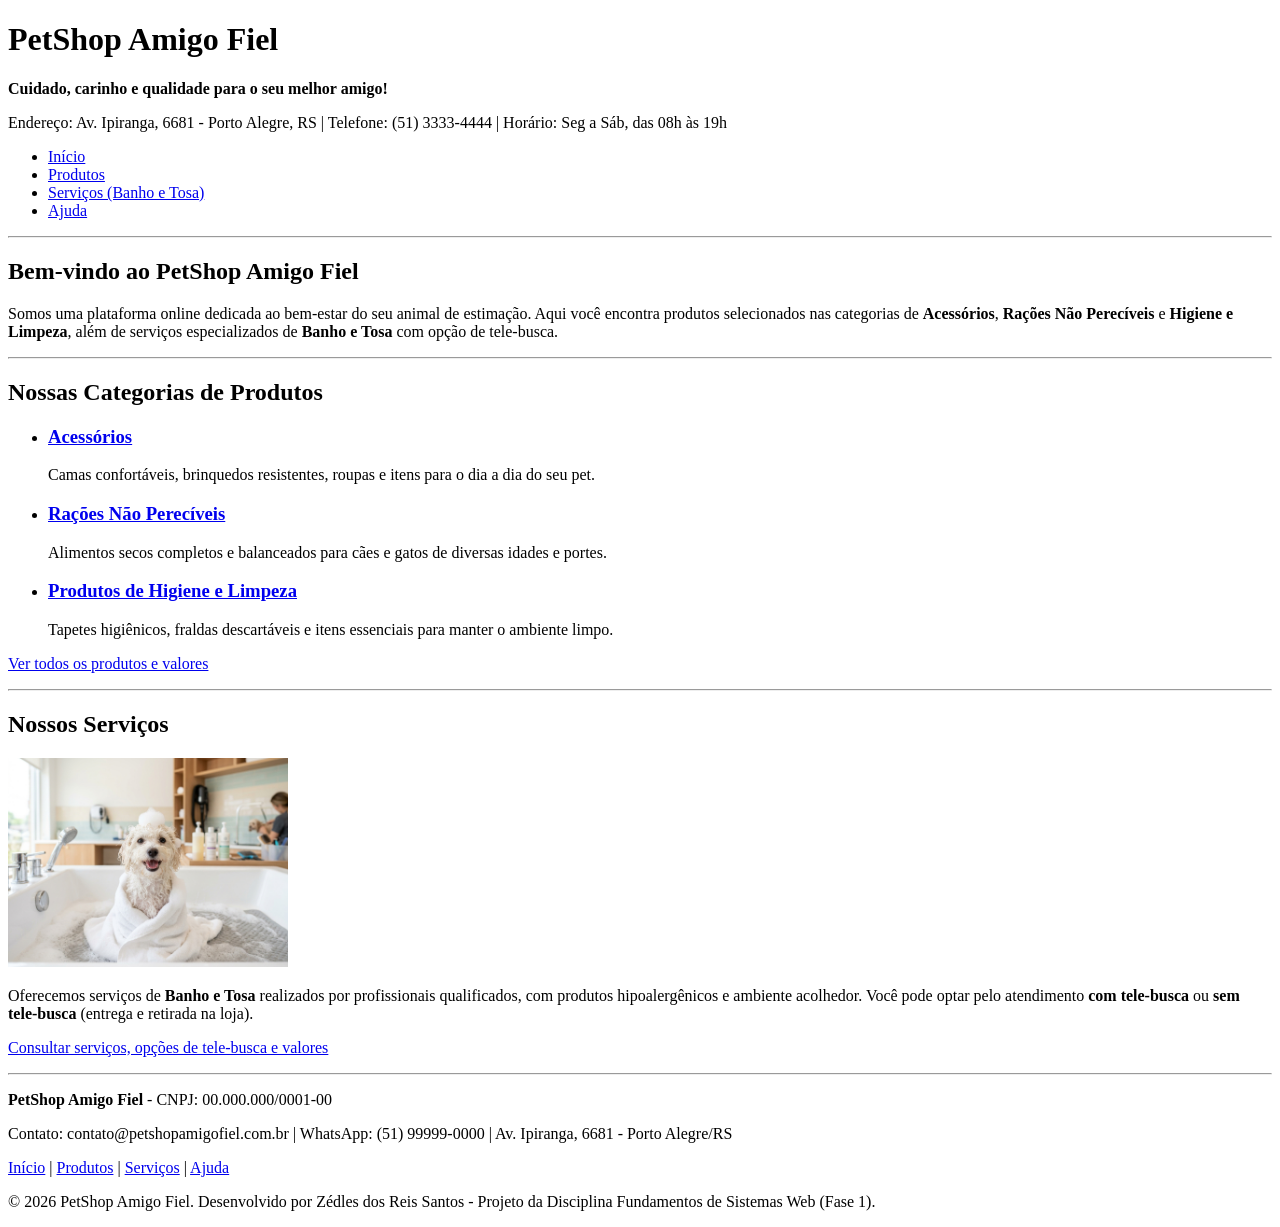
==== index.html @ 7c45dc97 "feat: cria pagina inicial (index.html) com cabecalho, navegacao e rodape" ====
<!DOCTYPE html>
<html lang="pt-BR">
<head>
    <meta charset="UTF-8">
    <meta name="viewport" content="width=device-width, initial-scale=1.0">
    <title>PetShop Amigo Fiel - Início</title>
</head>
<body>
    <header>
        <h1>PetShop Amigo Fiel</h1>
        <p><strong>Cuidado, carinho e qualidade para o seu melhor amigo!</strong></p>
        <p>Endereço: Av. Ipiranga, 6681 - Porto Alegre, RS | Telefone: (51) 3333-4444 | Horário: Seg a Sáb, das 08h às 19h</p>
        <nav aria-label="Menu principal">
            <ul>
                <li><a href="index.html">Início</a></li>
                <li><a href="produtos.html">Produtos</a></li>
                <li><a href="servicos.html">Serviços (Banho e Tosa)</a></li>
                <li><a href="ajuda.html">Ajuda</a></li>
            </ul>
        </nav>
        <hr>
    </header>

    <main>
        <section>
            <h2>Bem-vindo ao PetShop Amigo Fiel</h2>
            <p>
                Somos uma plataforma online dedicada ao bem-estar do seu animal de estimação.
                Aqui você encontra produtos selecionados nas categorias de <strong>Acessórios</strong>,
                <strong>Rações Não Perecíveis</strong> e <strong>Higiene e Limpeza</strong>, além de serviços
                especializados de <strong>Banho e Tosa</strong> com opção de tele-busca.
            </p>
        </section>

        <hr>

        <section>
            <h2>Nossas Categorias de Produtos</h2>
            <ul>
                <li>
                    <h3><a href="produtos.html#acessorios">Acessórios</a></h3>
                    <p>Camas confortáveis, brinquedos resistentes, roupas e itens para o dia a dia do seu pet.</p>
                </li>
                <li>
                    <h3><a href="produtos.html#racoes">Rações Não Perecíveis</a></h3>
                    <p>Alimentos secos completos e balanceados para cães e gatos de diversas idades e portes.</p>
                </li>
                <li>
                    <h3><a href="produtos.html#higiene">Produtos de Higiene e Limpeza</a></h3>
                    <p>Tapetes higiênicos, fraldas descartáveis e itens essenciais para manter o ambiente limpo.</p>
                </li>
            </ul>
            <p><a href="produtos.html">Ver todos os produtos e valores</a></p>
        </section>

        <hr>

        <section>
            <h2>Nossos Serviços</h2>
            <img src="imagens/banho_tosa.jpg" alt="Cachorro feliz após banho em petshop" width="280">
            <p>
                Oferecemos serviços de <strong>Banho e Tosa</strong> realizados por profissionais qualificados,
                com produtos hipoalergênicos e ambiente acolhedor. Você pode optar pelo atendimento
                <strong>com tele-busca</strong> ou <strong>sem tele-busca</strong> (entrega e retirada na loja).
            </p>
            <p><a href="servicos.html">Consultar serviços, opções de tele-busca e valores</a></p>
        </section>
    </main>

    <footer>
        <hr>
        <p><strong>PetShop Amigo Fiel</strong> - CNPJ: 00.000.000/0001-00</p>
        <p>Contato: contato@petshopamigofiel.com.br | WhatsApp: (51) 99999-0000 | Av. Ipiranga, 6681 - Porto Alegre/RS</p>
        <nav aria-label="Menu do rodapé">
            <a href="index.html">Início</a> |
            <a href="produtos.html">Produtos</a> |
            <a href="servicos.html">Serviços</a> |
            <a href="ajuda.html">Ajuda</a>
        </nav>
        <p>&copy; 2026 PetShop Amigo Fiel. Desenvolvido por Zédles dos Reis Santos - Projeto da Disciplina Fundamentos de Sistemas Web (Fase 1).</p>
    </footer>
</body>
</html>
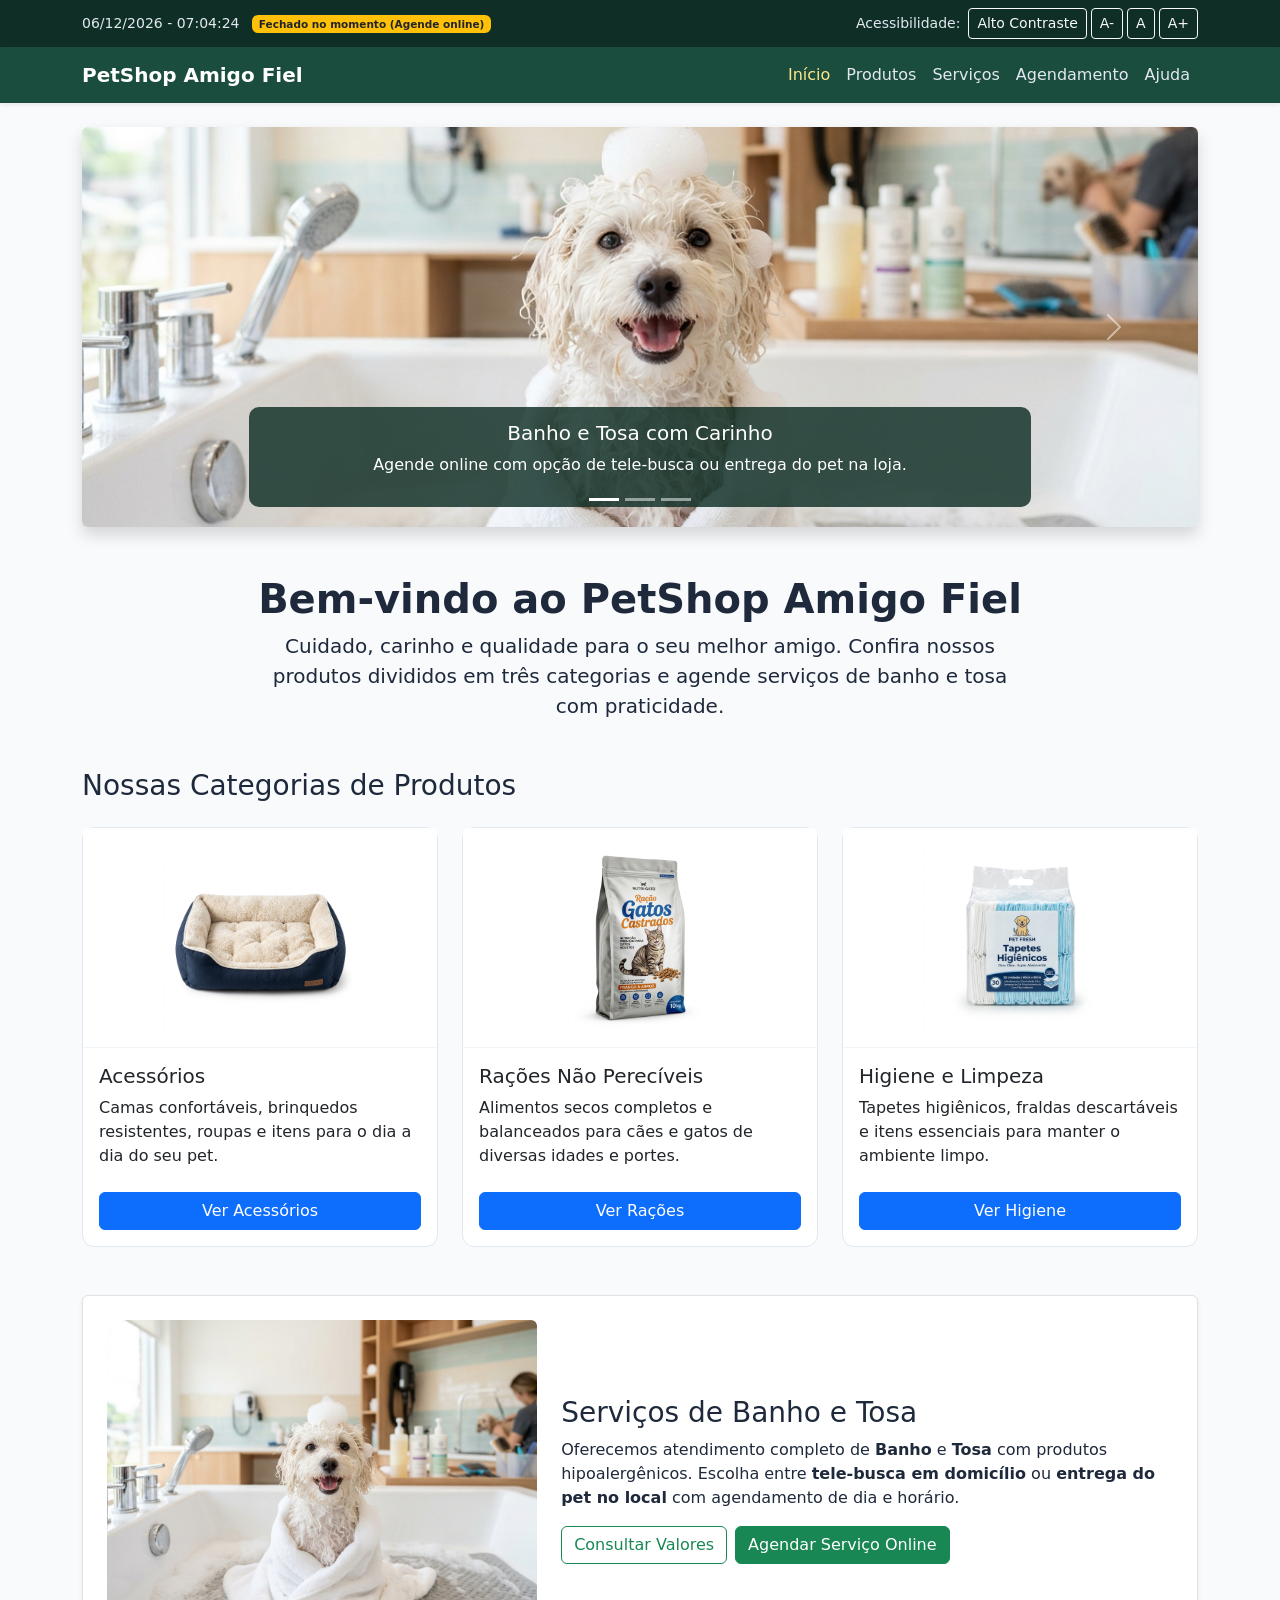
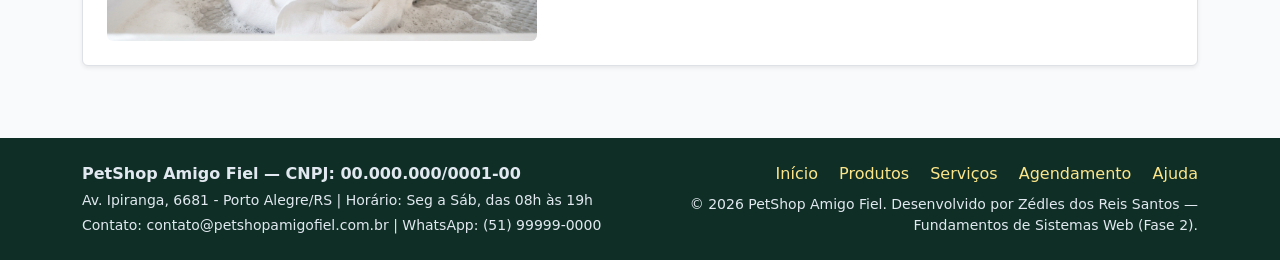
==== commit adf17330: "feat: atualiza pagina inicial com Bootstrap, carrossel e acessibilidade (index.html)" ====
--- a/index.html
+++ b/index.html
@@ -4,80 +4,198 @@
     <meta charset="UTF-8">
     <meta name="viewport" content="width=device-width, initial-scale=1.0">
     <title>PetShop Amigo Fiel - Início</title>
+    <!-- Bootstrap 5 CSS via CDN -->
+    <link href="https://cdn.jsdelivr.net/npm/bootstrap@5.3.3/dist/css/bootstrap.min.css" rel="stylesheet">
+    <!-- Folha de estilos customizada -->
+    <link rel="stylesheet" href="css/style.css">
 </head>
 <body>
+    <!-- Link de acessibilidade para navegação por teclado -->
+    <a href="#conteudo-principal" class="skip-link">Pular para o conteúdo principal</a>
+
+    <!-- Barra superior: horário dinâmico (função temporal) e controles de acessibilidade -->
+    <div class="top-info-bar py-2">
+        <div class="container d-flex flex-wrap justify-content-between align-items-center gap-2">
+            <div>
+                <span id="relogio-loja" aria-live="polite">Carregando horário...</span>
+                <span id="status-loja" class="badge bg-secondary ms-2">Verificando...</span>
+            </div>
+            <div class="d-flex align-items-center gap-1" role="region" aria-label="Controles de acessibilidade">
+                <span class="me-1">Acessibilidade:</span>
+                <button type="button" id="btn-contraste" class="btn btn-sm btn-outline-light">Alto Contraste</button>
+                <button type="button" id="btn-fonte-menor" class="btn btn-sm btn-outline-light" aria-label="Diminuir fonte">A-</button>
+                <button type="button" id="btn-fonte-padrao" class="btn btn-sm btn-outline-light" aria-label="Tamanho padrão da fonte">A</button>
+                <button type="button" id="btn-fonte-maior" class="btn btn-sm btn-outline-light" aria-label="Aumentar fonte">A+</button>
+            </div>
+        </div>
+    </div>
+
+    <!-- Cabeçalho principal com menu de navegação Bootstrap -->
     <header>
-        <h1>PetShop Amigo Fiel</h1>
-        <p><strong>Cuidado, carinho e qualidade para o seu melhor amigo!</strong></p>
-        <p>Endereço: Av. Ipiranga, 6681 - Porto Alegre, RS | Telefone: (51) 3333-4444 | Horário: Seg a Sáb, das 08h às 19h</p>
-        <nav aria-label="Menu principal">
-            <ul>
-                <li><a href="index.html">Início</a></li>
-                <li><a href="produtos.html">Produtos</a></li>
-                <li><a href="servicos.html">Serviços (Banho e Tosa)</a></li>
-                <li><a href="ajuda.html">Ajuda</a></li>
-            </ul>
+        <nav class="navbar navbar-expand-lg navbar-dark navbar-petshop shadow-sm" aria-label="Menu principal">
+            <div class="container">
+                <a class="navbar-brand fw-bold" href="index.html">PetShop Amigo Fiel</a>
+                <button class="navbar-toggler" type="button" data-bs-toggle="collapse" data-bs-target="#menuPrincipal" aria-controls="menuPrincipal" aria-expanded="false" aria-label="Alternar menu de navegação">
+                    <span class="navbar-toggler-icon"></span>
+                </button>
+                <div class="collapse navbar-collapse" id="menuPrincipal">
+                    <ul class="navbar-nav ms-auto mb-2 mb-lg-0">
+                        <li class="nav-item"><a class="nav-link active" aria-current="page" href="index.html">Início</a></li>
+                        <li class="nav-item"><a class="nav-link" href="produtos.html">Produtos</a></li>
+                        <li class="nav-item"><a class="nav-link" href="servicos.html">Serviços</a></li>
+                        <li class="nav-item"><a class="nav-link" href="agendamento.html">Agendamento</a></li>
+                        <li class="nav-item"><a class="nav-link" href="ajuda.html">Ajuda</a></li>
+                    </ul>
+                </div>
+            </div>
         </nav>
-        <hr>
     </header>
 
-    <main>
-        <section>
-            <h2>Bem-vindo ao PetShop Amigo Fiel</h2>
-            <p>
-                Somos uma plataforma online dedicada ao bem-estar do seu animal de estimação.
-                Aqui você encontra produtos selecionados nas categorias de <strong>Acessórios</strong>,
-                <strong>Rações Não Perecíveis</strong> e <strong>Higiene e Limpeza</strong>, além de serviços
-                especializados de <strong>Banho e Tosa</strong> com opção de tele-busca.
+    <!-- Conteúdo principal -->
+    <main id="conteudo-principal" class="container my-4">
+        <!-- Alerta exibido dinamicamente após 2 segundos via setTimeout -->
+        <div id="aviso-temporal" class="alert alert-warning alert-dismissible fade show d-none" role="alert" aria-live="polite">
+            <strong>Novidade da Fase 2:</strong> Agora você pode fazer seu cadastro e agendar banho ou tosa online com tele-busca!
+            <a href="agendamento.html" class="alert-link">Agendar agora</a>.
+            <button type="button" class="btn-close" data-bs-dismiss="alert" aria-label="Fechar aviso"></button>
+        </div>
+
+        <!-- Carrossel Bootstrap de destaques -->
+        <section aria-label="Destaques do PetShop" class="mb-5">
+            <div id="carouselPetshop" class="carousel slide carousel-petshop shadow rounded overflow-hidden" data-bs-ride="carousel">
+                <div class="carousel-indicators">
+                    <button type="button" data-bs-target="#carouselPetshop" data-bs-slide-to="0" class="active" aria-current="true" aria-label="Slide 1: Serviços de Banho e Tosa"></button>
+                    <button type="button" data-bs-target="#carouselPetshop" data-bs-slide-to="1" aria-label="Slide 2: Acessórios e Camas"></button>
+                    <button type="button" data-bs-target="#carouselPetshop" data-bs-slide-to="2" aria-label="Slide 3: Rações Não Perecíveis"></button>
+                </div>
+                <div class="carousel-inner">
+                    <div class="carousel-item active">
+                        <img src="imagens/banho_tosa.jpg" class="d-block w-100" alt="Cachorro pequeno feliz envolvido em toalha branca durante um banho de espuma em sala de estética animal">
+                        <div class="carousel-caption d-none d-md-block carousel-caption-bg">
+                            <h5>Banho e Tosa com Carinho</h5>
+                            <p>Agende online com opção de tele-busca ou entrega do pet na loja.</p>
+                        </div>
+                    </div>
+                    <div class="carousel-item">
+                        <img src="imagens/cama_pet.jpg" class="d-block w-100" alt="Cama retangular acolchoada em tecido azul-marinho e almofada interna bege macia para cães e gatos">
+                        <div class="carousel-caption d-none d-md-block carousel-caption-bg">
+                            <h5>Conforto em Acessórios</h5>
+                            <p>Camas macias e brinquedos resistentes para o bem-estar do seu pet.</p>
+                        </div>
+                    </div>
+                    <div class="carousel-item">
+                        <img src="imagens/racao_caes.jpg" class="d-block w-100" alt="Embalagem de 15 quilogramas de ração seca premium para cães adultos com ilustração de cachorro dourado">
+                        <div class="carousel-caption d-none d-md-block carousel-caption-bg">
+                            <h5>Nutrição Completa</h5>
+                            <p>Rações secas não perecíveis selecionadas para cães e gatos.</p>
+                        </div>
+                    </div>
+                </div>
+                <button class="carousel-control-prev" type="button" data-bs-target="#carouselPetshop" data-bs-slide="prev">
+                    <span class="carousel-control-prev-icon" aria-hidden="true"></span>
+                    <span class="visually-hidden">Slide anterior</span>
+                </button>
+                <button class="carousel-control-next" type="button" data-bs-target="#carouselPetshop" data-bs-slide="next">
+                    <span class="carousel-control-next-icon" aria-hidden="true"></span>
+                    <span class="visually-hidden">Próximo slide</span>
+                </button>
+            </div>
+        </section>
+
+        <!-- Apresentação institucional -->
+        <section class="mb-5 text-center">
+            <h1 class="display-6 fw-bold">Bem-vindo ao PetShop Amigo Fiel</h1>
+            <p class="lead mx-auto" style="max-width: 760px;">
+                Cuidado, carinho e qualidade para o seu melhor amigo. Confira nossos produtos divididos em
+                três categorias e agende serviços de banho e tosa com praticidade.
             </p>
         </section>
 
-        <hr>
-
-        <section>
-            <h2>Nossas Categorias de Produtos</h2>
-            <ul>
-                <li>
-                    <h3><a href="produtos.html#acessorios">Acessórios</a></h3>
-                    <p>Camas confortáveis, brinquedos resistentes, roupas e itens para o dia a dia do seu pet.</p>
-                </li>
-                <li>
-                    <h3><a href="produtos.html#racoes">Rações Não Perecíveis</a></h3>
-                    <p>Alimentos secos completos e balanceados para cães e gatos de diversas idades e portes.</p>
-                </li>
-                <li>
-                    <h3><a href="produtos.html#higiene">Produtos de Higiene e Limpeza</a></h3>
-                    <p>Tapetes higiênicos, fraldas descartáveis e itens essenciais para manter o ambiente limpo.</p>
-                </li>
-            </ul>
-            <p><a href="produtos.html">Ver todos os produtos e valores</a></p>
-        </section>
-
-        <hr>
-
-        <section>
-            <h2>Nossos Serviços</h2>
-            <img src="imagens/banho_tosa.jpg" alt="Cachorro feliz após banho em petshop" width="280">
-            <p>
-                Oferecemos serviços de <strong>Banho e Tosa</strong> realizados por profissionais qualificados,
-                com produtos hipoalergênicos e ambiente acolhedor. Você pode optar pelo atendimento
-                <strong>com tele-busca</strong> ou <strong>sem tele-busca</strong> (entrega e retirada na loja).
-            </p>
-            <p><a href="servicos.html">Consultar serviços, opções de tele-busca e valores</a></p>
+        <!-- Cards das 3 categorias de produtos -->
+        <section class="mb-5">
+            <h2 class="h3 mb-4">Nossas Categorias de Produtos</h2>
+            <div class="row g-4">
+                <div class="col-md-4">
+                    <div class="card h-100 card-produto">
+                        <img src="imagens/cama_pet.jpg" class="card-img-top" alt="Cama pet acolchoada azul e bege representando a categoria de acessórios">
+                        <div class="card-body d-flex flex-column">
+                            <h3 class="h5 card-title">Acessórios</h3>
+                            <p class="card-text flex-grow-1">Camas confortáveis, brinquedos resistentes, roupas e itens para o dia a dia do seu pet.</p>
+                            <a href="produtos.html#acessorios" class="btn btn-primary mt-2">Ver Acessórios</a>
+                        </div>
+                    </div>
+                </div>
+                <div class="col-md-4">
+                    <div class="card h-100 card-produto">
+                        <img src="imagens/racao_gatos.jpg" class="card-img-top" alt="Saco de ração seca de 10 kg para gatos castrados representando a categoria de rações não perecíveis">
+                        <div class="card-body d-flex flex-column">
+                            <h3 class="h5 card-title">Rações Não Perecíveis</h3>
+                            <p class="card-text flex-grow-1">Alimentos secos completos e balanceados para cães e gatos de diversas idades e portes.</p>
+                            <a href="produtos.html#racoes" class="btn btn-primary mt-2">Ver Rações</a>
+                        </div>
+                    </div>
+                </div>
+                <div class="col-md-4">
+                    <div class="card h-100 card-produto">
+                        <img src="imagens/tapete_higienico.jpg" class="card-img-top" alt="Pacote de tapetes higiênicos descartáveis representando a categoria de higiene e limpeza">
+                        <div class="card-body d-flex flex-column">
+                            <h3 class="h5 card-title">Higiene e Limpeza</h3>
+                            <p class="card-text flex-grow-1">Tapetes higiênicos, fraldas descartáveis e itens essenciais para manter o ambiente limpo.</p>
+                            <a href="produtos.html#higiene" class="btn btn-primary mt-2">Ver Higiene</a>
+                        </div>
+                    </div>
+                </div>
+            </div>
+        </section>
+
+        <!-- Chamada para serviços e agendamento -->
+        <section class="p-4 bg-white rounded border shadow-sm">
+            <div class="row align-items-center g-4">
+                <div class="col-md-5">
+                    <img src="imagens/banho_tosa.jpg" class="img-fluid rounded" alt="Cachorro feliz enrolado em toalha branca após banho no petshop">
+                </div>
+                <div class="col-md-7">
+                    <h2 class="h3">Serviços de Banho e Tosa</h2>
+                    <p>
+                        Oferecemos atendimento completo de <strong>Banho</strong> e <strong>Tosa</strong> com
+                        produtos hipoalergênicos. Escolha entre <strong>tele-busca em domicílio</strong> ou
+                        <strong>entrega do pet no local</strong> com agendamento de dia e horário.
+                    </p>
+                    <div class="d-flex flex-wrap gap-2">
+                        <a href="servicos.html" class="btn btn-outline-success">Consultar Valores</a>
+                        <a href="agendamento.html" class="btn btn-success">Agendar Serviço Online</a>
+                    </div>
+                </div>
+            </div>
         </section>
     </main>
 
-    <footer>
-        <hr>
-        <p><strong>PetShop Amigo Fiel</strong> - CNPJ: 00.000.000/0001-00</p>
-        <p>Contato: contato@petshopamigofiel.com.br | WhatsApp: (51) 99999-0000 | Av. Ipiranga, 6681 - Porto Alegre/RS</p>
-        <nav aria-label="Menu do rodapé">
-            <a href="index.html">Início</a> |
-            <a href="produtos.html">Produtos</a> |
-            <a href="servicos.html">Serviços</a> |
-            <a href="ajuda.html">Ajuda</a>
-        </nav>
-        <p>&copy; 2026 PetShop Amigo Fiel. Desenvolvido por Zédles dos Reis Santos - Projeto da Disciplina Fundamentos de Sistemas Web (Fase 1).</p>
+    <!-- Rodapé padrão -->
+    <footer class="footer-petshop py-4 mt-5">
+        <div class="container">
+            <div class="row g-3">
+                <div class="col-md-6">
+                    <p class="mb-1 fw-bold">PetShop Amigo Fiel — CNPJ: 00.000.000/0001-00</p>
+                    <p class="mb-1 small">Av. Ipiranga, 6681 - Porto Alegre/RS | Horário: Seg a Sáb, das 08h às 19h</p>
+                    <p class="mb-0 small">Contato: contato@petshopamigofiel.com.br | WhatsApp: (51) 99999-0000</p>
+                </div>
+                <div class="col-md-6 text-md-end">
+                    <nav aria-label="Menu do rodapé" class="mb-2">
+                        <a href="index.html" class="me-3">Início</a>
+                        <a href="produtos.html" class="me-3">Produtos</a>
+                        <a href="servicos.html" class="me-3">Serviços</a>
+                        <a href="agendamento.html" class="me-3">Agendamento</a>
+                        <a href="ajuda.html">Ajuda</a>
+                    </nav>
+                    <p class="mb-0 small">&copy; 2026 PetShop Amigo Fiel. Desenvolvido por Zédles dos Reis Santos — Fundamentos de Sistemas Web (Fase 2).</p>
+                </div>
+            </div>
+        </div>
     </footer>
+
+    <!-- Bootstrap 5 JS Bundle via CDN -->
+    <script src="https://cdn.jsdelivr.net/npm/bootstrap@5.3.3/dist/js/bootstrap.bundle.min.js"></script>
+    <!-- Script customizado -->
+    <script src="js/script.js"></script>
 </body>
 </html>
--- a/css/style.css
+++ b/css/style.css
@@ -0,0 +1,180 @@
+/* ==========================================================================
+   PetShop Amigo Fiel - Folha de Estilos Customizada (Fase 2)
+   Disciplina: Fundamentos de Sistemas Web (PUCRS)
+   ========================================================================== */
+
+:root {
+    --cor-primaria: #1b4d3e;
+    --cor-secundaria: #2e7d64;
+    --cor-destaque: #f59e0b;
+    --cor-fundo: #f8fafc;
+    --cor-texto: #1e293b;
+    --escala-fonte: 100%;
+}
+
+html {
+    font-size: var(--escala-fonte);
+    scroll-behavior: smooth;
+}
+
+body {
+    background-color: var(--cor-fundo);
+    color: var(--cor-texto);
+    font-family: "Segoe UI", system-ui, -apple-system, sans-serif;
+    min-height: 100vh;
+    display: flex;
+    flex-direction: column;
+}
+
+main {
+    flex: 1;
+}
+
+/* Link de acessibilidade para pular direto ao conteúdo principal */
+.skip-link {
+    position: absolute;
+    top: -100px;
+    left: 16px;
+    background-color: #000000;
+    color: #ffffff;
+    padding: 10px 16px;
+    z-index: 2000;
+    border-radius: 0 0 6px 6px;
+    font-weight: 600;
+    text-decoration: none;
+}
+
+.skip-link:focus {
+    top: 0;
+    outline: 3px solid var(--cor-destaque);
+}
+
+/* Barra superior de informações e acessibilidade */
+.top-info-bar {
+    background-color: #0f2f26;
+    color: #e2e8f0;
+    font-size: 0.875rem;
+}
+
+/* Cabeçalho / Navbar */
+.navbar-petshop {
+    background-color: var(--cor-primaria);
+}
+
+.navbar-petshop .nav-link {
+    color: #e2e8f0;
+    font-weight: 500;
+    transition: color 0.2s ease;
+}
+
+.navbar-petshop .nav-link:hover,
+.navbar-petshop .nav-link.active {
+    color: #fde68a;
+}
+
+/* Carrossel da página inicial */
+.carousel-petshop .carousel-item img {
+    height: 400px;
+    object-fit: cover;
+    background-color: #ffffff;
+}
+
+.carousel-caption-bg {
+    background: rgba(15, 47, 38, 0.82);
+    border-radius: 10px;
+    padding: 14px 20px;
+}
+
+/* Cards de produtos e serviços */
+.card-produto {
+    border: 1px solid #e2e8f0;
+    border-radius: 12px;
+    transition: transform 0.2s ease, box-shadow 0.2s ease;
+    background-color: #ffffff;
+}
+
+.card-produto:hover {
+    transform: translateY(-4px);
+    box-shadow: 0 10px 24px rgba(15, 47, 38, 0.12);
+}
+
+.card-produto img {
+    height: 220px;
+    object-fit: contain;
+    padding: 12px;
+    background-color: #ffffff;
+    border-bottom: 1px solid #f1f5f9;
+}
+
+.preco-destaque {
+    font-size: 1.25rem;
+    font-weight: 700;
+    color: var(--cor-primaria);
+}
+
+/* Rodapé */
+.footer-petshop {
+    background-color: #0f2f26;
+    color: #e2e8f0;
+}
+
+.footer-petshop a {
+    color: #fde68a;
+    text-decoration: none;
+}
+
+.footer-petshop a:hover {
+    text-decoration: underline;
+}
+
+/* ==========================================================================
+   Modo de Acessibilidade: Alto Contraste
+   ========================================================================== */
+body.high-contrast {
+    background-color: #000000 !important;
+    color: #ffff00 !important;
+}
+
+body.high-contrast .navbar-petshop,
+body.high-contrast .top-info-bar,
+body.high-contrast .footer-petshop,
+body.high-contrast .card,
+body.high-contrast .card-produto,
+body.high-contrast .bg-white,
+body.high-contrast .bg-light,
+body.high-contrast .alert,
+body.high-contrast .table {
+    background-color: #000000 !important;
+    color: #ffff00 !important;
+    border-color: #ffff00 !important;
+}
+
+body.high-contrast a,
+body.high-contrast .nav-link,
+body.high-contrast .preco-destaque,
+body.high-contrast h1,
+body.high-contrast h2,
+body.high-contrast h3,
+body.high-contrast h4,
+body.high-contrast p,
+body.high-contrast label,
+body.high-contrast td,
+body.high-contrast th {
+    color: #ffff00 !important;
+}
+
+body.high-contrast .btn-primary,
+body.high-contrast .btn-success {
+    background-color: #ffff00 !important;
+    color: #000000 !important;
+    border-color: #ffff00 !important;
+    font-weight: 700;
+}
+
+body.high-contrast input,
+body.high-contrast select,
+body.high-contrast textarea {
+    background-color: #111111 !important;
+    color: #ffff00 !important;
+    border: 2px solid #ffff00 !important;
+}
